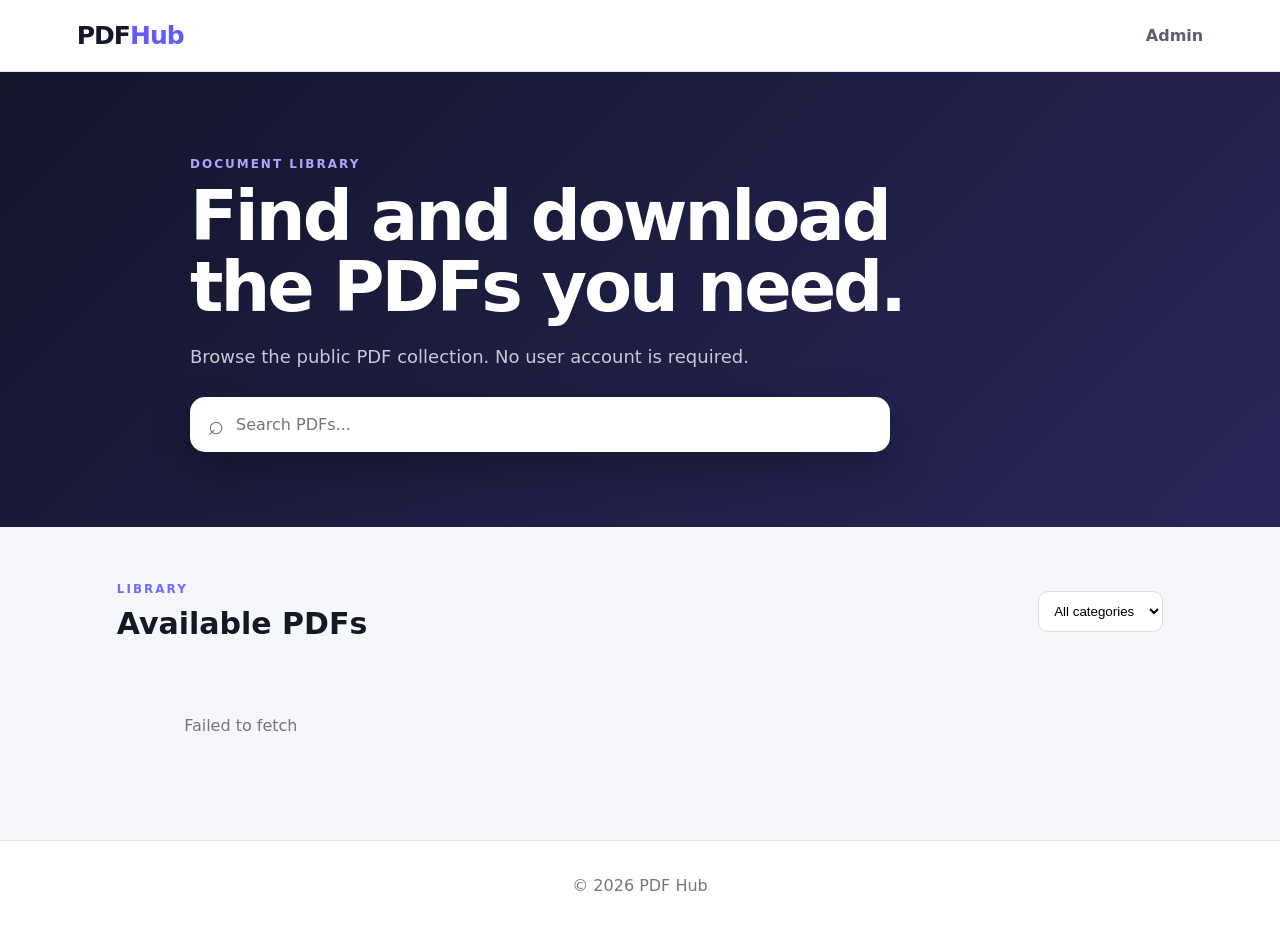
==== index.html @ b99189ca "Add files via upload" ====
<!DOCTYPE html>
<html lang="en">
<head>
  <meta charset="UTF-8">
  <meta name="viewport" content="width=device-width, initial-scale=1.0">
  <title>PDF Hub</title>
  <link rel="stylesheet" href="assets/style.css">
</head>
<body>
  <header class="topbar">
    <a class="brand" href="index.html">PDF<span>Hub</span></a>
    <a class="admin-link" href="admin.html">Admin</a>
  </header>

  <main>
    <section class="hero">
      <div>
        <p class="eyebrow">DOCUMENT LIBRARY</p>
        <h1>Find and download<br>the PDFs you need.</h1>
        <p class="hero-copy">Browse the public PDF collection. No user account is required.</p>
        <div class="search">
          <span>⌕</span>
          <input id="searchInput" type="search" placeholder="Search PDFs...">
        </div>
      </div>
    </section>

    <section class="section">
      <div class="section-head">
        <div>
          <p class="eyebrow">LIBRARY</p>
          <h2>Available PDFs</h2>
        </div>
        <select id="categoryFilter">
          <option value="">All categories</option>
        </select>
      </div>
      <div id="pdfGrid" class="grid"></div>
      <div id="emptyState" class="empty hidden">No PDFs found.</div>
    </section>
  </main>

  <footer>© 2026 PDF Hub</footer>
  <script src="assets/config.js"></script>
  <script src="assets/app.js"></script>
</body>
</html>
---- assets/style.css ----
*{box-sizing:border-box}body{margin:0;font-family:Inter,system-ui,-apple-system,BlinkMacSystemFont,"Segoe UI",sans-serif;background:#f6f7fb;color:#151827}a{text-decoration:none;color:inherit}.topbar{height:72px;background:#fff;border-bottom:1px solid #e8e9ef;display:flex;align-items:center;justify-content:space-between;padding:0 6%;position:sticky;top:0;z-index:10}.brand{font-size:25px;font-weight:800;letter-spacing:-1px}.brand span{color:#635bff}.admin-link{font-weight:650;color:#5c5f70}.hero{padding:85px 6% 75px;background:linear-gradient(135deg,#11162b,#29265a);color:#fff}.hero>div{max-width:900px;margin:auto}.eyebrow{font-size:12px;font-weight:800;letter-spacing:2px;color:#716cff;margin:0 0 10px}.hero .eyebrow{color:#aaa7ff}.hero h1{font-size:clamp(38px,6vw,70px);line-height:1.02;letter-spacing:-3px;margin:0 0 22px}.hero-copy{font-size:18px;color:#c7c9d5;max-width:650px}.search{margin-top:30px;background:#fff;border-radius:15px;display:flex;align-items:center;padding:0 18px;max-width:700px;box-shadow:0 15px 40px #0004}.search span{font-size:27px;color:#777}.search input{border:0;outline:0;width:100%;padding:18px 12px;font-size:16px}.section{max-width:1200px;margin:0 auto;padding:55px 6%}.section-head{display:flex;align-items:center;justify-content:space-between;gap:20px;margin-bottom:25px}.section h1,.section h2{margin:0}.section h2{font-size:30px}.section select{border:1px solid #ddd;border-radius:10px;padding:11px;background:#fff}.grid{display:grid;grid-template-columns:repeat(auto-fill,minmax(245px,1fr));gap:18px}.card,.panel,.stat{background:#fff;border:1px solid #e6e7ee;border-radius:17px;box-shadow:0 8px 25px #1b20400a}.card{padding:20px;display:flex;flex-direction:column;min-height:220px}.pdf-icon{height:58px;width:58px;border-radius:14px;background:#eeedff;color:#635bff;display:grid;place-items:center;font-weight:900;margin-bottom:18px}.card h3{margin:0 0 8px;font-size:18px}.card p{color:#707382;font-size:14px;line-height:1.5;margin:0 0 14px}.tag{font-size:12px;color:#635bff;font-weight:700}.card-actions{margin-top:auto;display:flex;gap:8px}.btn{border:1px solid #ddd;background:#fff;border-radius:10px;padding:11px 15px;font-weight:700;cursor:pointer}.btn.primary{background:#635bff;color:#fff;border-color:#635bff}.btn.danger{color:#c62b3d}.empty{text-align:center;padding:50px;color:#777}.hidden{display:none!important}footer{text-align:center;padding:35px;color:#777;border-top:1px solid #e8e9ef;background:#fff}.admin-main{max-width:1050px;margin:auto;padding:55px 6%}.auth-panel{max-width:500px;margin:30px auto;padding:30px}.panel{padding:25px;margin-bottom:25px}.panel h2{margin-top:0}form{display:grid;gap:15px}label{font-weight:700;font-size:14px;display:grid;gap:7px}input,textarea{font:inherit;border:1px solid #dfe1e8;border-radius:10px;padding:12px;outline:none}textarea{min-height:100px;resize:vertical}.form-grid{grid-template-columns:1fr 1fr}.wide{grid-column:1/-1}.stats{display:grid;grid-template-columns:repeat(2,1fr);gap:15px;margin-bottom:25px}.stat{padding:22px}.stat strong{font-size:30px;display:block}.stat span{color:#777}.admin-item{display:flex;align-items:center;justify-content:space-between;gap:15px;padding:15px 0;border-bottom:1px solid #eee}.admin-item:last-child{border-bottom:0}.admin-item h3{margin:0 0 4px}.admin-item p{margin:0;color:#777;font-size:13px}.admin-actions{display:flex;gap:8px;flex-wrap:wrap}.message{min-height:20px;color:#555}.message.error{color:#c62b3d}.message.success{color:#16824b}@media(max-width:650px){.topbar{padding:0 5%}.hero{padding:60px 5%}.hero h1{letter-spacing:-2px}.section,.admin-main{padding-left:5%;padding-right:5%}.section-head{align-items:flex-start;flex-direction:column}.form-grid{grid-template-columns:1fr}.wide{grid-column:auto}.stats{grid-template-columns:1fr}.admin-item{align-items:flex-start;flex-direction:column;width:100%}}
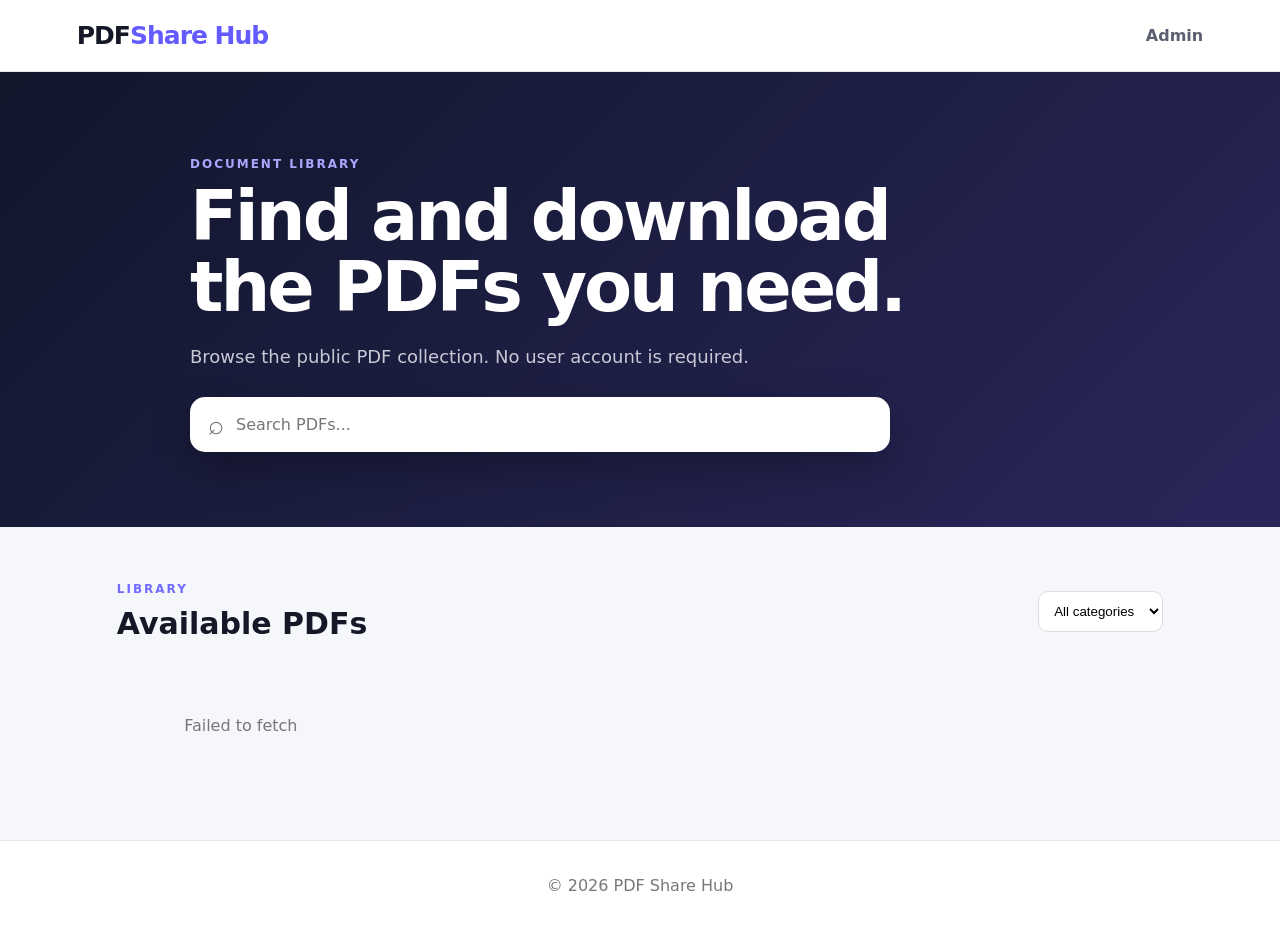
==== commit 00a03fc6: "Add files via upload" ====
--- a/index.html
+++ b/index.html
@@ -3,12 +3,18 @@
 <head>
   <meta charset="UTF-8">
   <meta name="viewport" content="width=device-width, initial-scale=1.0">
-  <title>PDF Hub</title>
+  <title>PDF Share Hub</title>
+
   <link rel="stylesheet" href="assets/style.css">
+
+  <link rel="manifest" href="manifest.json">
+  <meta name="theme-color" content="#635bff">
+  <meta name="mobile-web-app-capable" content="yes">
+  <meta name="apple-mobile-web-app-capable" content="yes">
 </head>
 <body>
   <header class="topbar">
-    <a class="brand" href="index.html">PDF<span>Hub</span></a>
+    <a class="brand" href="index.html">PDF<span>Share Hub</span></a>
     <a class="admin-link" href="admin.html">Admin</a>
   </header>
 
@@ -40,8 +46,17 @@
     </section>
   </main>
 
-  <footer>© 2026 PDF Hub</footer>
+  <footer>© 2026 PDF Share Hub</footer>
   <script src="assets/config.js"></script>
   <script src="assets/app.js"></script>
+  <script>
+if ("serviceWorker" in navigator) {
+  window.addEventListener("load", () => {
+    navigator.serviceWorker.register("./sw.js")
+      .then(() => console.log("PDF Share Hub PWA ready"))
+      .catch(error => console.error("PWA error:", error));
+  });
+}
+</script>
 </body>
 </html>
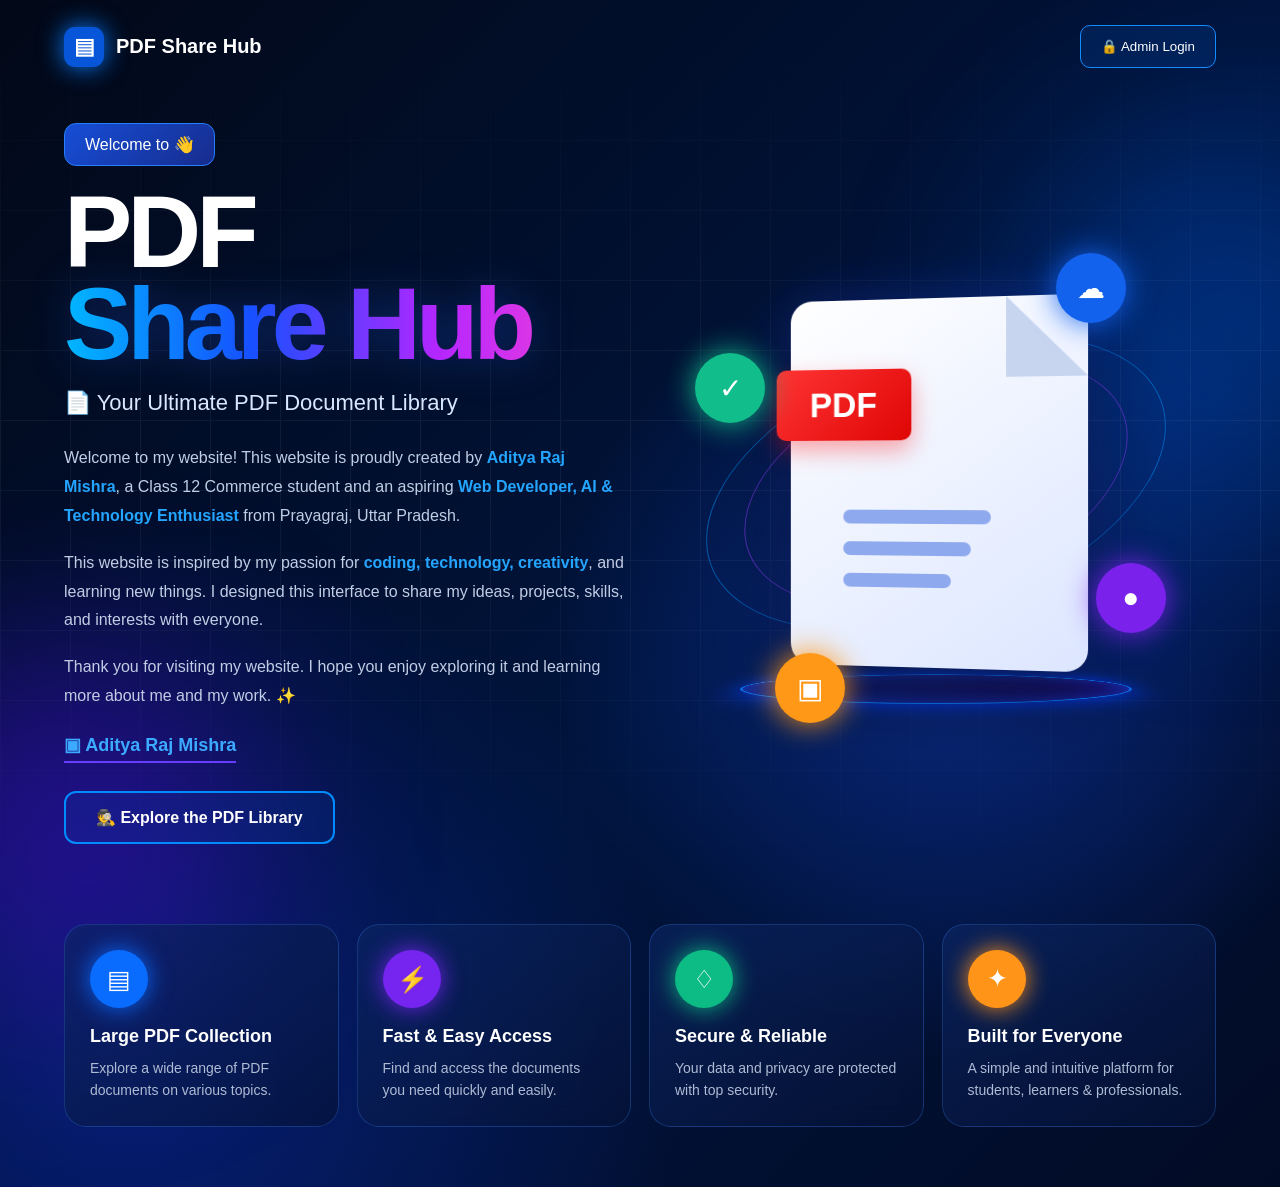
==== commit 08e7e1cf: "Add files via upload" ====
--- a/index.html
+++ b/index.html
@@ -1,62 +1,1002 @@
-<!DOCTYPE html>
-<html lang="en">
-<head>
-  <meta charset="UTF-8">
-  <meta name="viewport" content="width=device-width, initial-scale=1.0">
-  <title>PDF Share Hub</title>
-
-  <link rel="stylesheet" href="assets/style.css">
-
-  <link rel="manifest" href="manifest.json">
-  <meta name="theme-color" content="#635bff">
-  <meta name="mobile-web-app-capable" content="yes">
-  <meta name="apple-mobile-web-app-capable" content="yes">
-</head>
-<body>
-  <header class="topbar">
-    <a class="brand" href="index.html">PDF<span>Share Hub</span></a>
-    <a class="admin-link" href="admin.html">Admin</a>
-  </header>
-
-  <main>
-    <section class="hero">
-      <div>
-        <p class="eyebrow">DOCUMENT LIBRARY</p>
-        <h1>Find and download<br>the PDFs you need.</h1>
-        <p class="hero-copy">Browse the public PDF collection. No user account is required.</p>
-        <div class="search">
-          <span>⌕</span>
-          <input id="searchInput" type="search" placeholder="Search PDFs...">
-        </div>
-      </div>
-    </section>
-
-    <section class="section">
-      <div class="section-head">
-        <div>
-          <p class="eyebrow">LIBRARY</p>
-          <h2>Available PDFs</h2>
-        </div>
-        <select id="categoryFilter">
-          <option value="">All categories</option>
-        </select>
-      </div>
-      <div id="pdfGrid" class="grid"></div>
-      <div id="emptyState" class="empty hidden">No PDFs found.</div>
-    </section>
-  </main>
-
-  <footer>© 2026 PDF Share Hub</footer>
-  <script src="assets/config.js"></script>
-  <script src="assets/app.js"></script>
-  <script>
-if ("serviceWorker" in navigator) {
-  window.addEventListener("load", () => {
-    navigator.serviceWorker.register("./sw.js")
-      .then(() => console.log("PDF Share Hub PWA ready"))
-      .catch(error => console.error("PWA error:", error));
-  });
-}
-</script>
-</body>
+<!DOCTYPE html>
+<html lang="en">
+<head>
+<meta charset="UTF-8">
+<meta name="viewport" content="width=device-width, initial-scale=1.0">
+
+<title>PDF Share Hub</title>
+
+<style>
+
+*{
+    margin:0;
+    padding:0;
+    box-sizing:border-box;
+}
+
+html{
+    scroll-behavior:smooth;
+}
+
+body{
+    font-family:Arial,Helvetica,sans-serif;
+    min-height:100vh;
+    color:white;
+    overflow-x:hidden;
+
+    background:
+        radial-gradient(circle at 75% 55%,#08277d 0%,transparent 35%),
+        radial-gradient(circle at 10% 90%,#071d72 0%,transparent 35%),
+        linear-gradient(135deg,#020817,#00143c 55%,#020b25);
+}
+
+
+/* BACKGROUND */
+
+a{
+    color:white;
+    text-decoration:none;
+}
+
+.bg-glow{
+    position:fixed;
+    border-radius:50%;
+    filter:blur(100px);
+    opacity:.35;
+    pointer-events:none;
+}
+
+.glow1{
+    width:400px;
+    height:400px;
+    background:#0066ff;
+    top:15%;
+    right:-150px;
+}
+
+.glow2{
+    width:350px;
+    height:350px;
+    background:#6200ff;
+    bottom:-100px;
+    left:-100px;
+}
+
+.grid{
+    position:fixed;
+    inset:0;
+    opacity:.06;
+    pointer-events:none;
+
+    background-image:
+        linear-gradient(#fff 1px,transparent 1px),
+        linear-gradient(90deg,#fff 1px,transparent 1px);
+
+    background-size:70px 70px;
+
+    mask-image:linear-gradient(
+        to bottom,
+        transparent,
+        black,
+        transparent
+    );
+}
+
+
+/* HEADER */
+
+.header{
+    width:90%;
+    max-width:1400px;
+    margin:auto;
+
+    padding:25px 0;
+
+    display:flex;
+    justify-content:space-between;
+    align-items:center;
+
+    position:relative;
+    z-index:10;
+}
+
+.logo{
+    display:flex;
+    align-items:center;
+    gap:12px;
+
+    font-size:20px;
+    font-weight:bold;
+}
+
+.logo-icon{
+    width:40px;
+    height:40px;
+
+    display:grid;
+    place-items:center;
+
+    border-radius:11px;
+
+    background:#0755d8;
+
+    box-shadow:0 0 25px #087cff;
+
+    font-size:22px;
+}
+
+.admin-btn{
+    padding:13px 20px;
+
+    color:white;
+
+    background:rgba(0,80,190,.2);
+
+    border:1px solid #148cff;
+
+    border-radius:10px;
+
+    cursor:pointer;
+
+    transition:.3s;
+}
+
+.admin-btn:hover{
+    background:#087cff;
+    box-shadow:0 0 25px #087cff;
+}
+
+
+/* MAIN */
+
+.container{
+    width:90%;
+    max-width:1400px;
+
+    margin:auto;
+
+    display:grid;
+
+    grid-template-columns:1fr 1fr;
+
+    gap:30px;
+
+    align-items:center;
+
+    position:relative;
+    z-index:2;
+}
+
+
+/* INTRO */
+
+.intro{
+    padding:30px 0;
+}
+
+.welcome{
+    display:inline-block;
+
+    padding:11px 20px;
+
+    margin-bottom:20px;
+
+    border-radius:12px;
+
+    background:linear-gradient(
+        135deg,
+        #164ed7,
+        #172c8d
+    );
+
+    border:1px solid #267fff;
+}
+
+h1{
+    font-size:clamp(55px,8vw,105px);
+
+    line-height:.9;
+
+    letter-spacing:-5px;
+
+    margin-bottom:20px;
+}
+
+h1 span{
+    display:block;
+
+    background:linear-gradient(
+        90deg,
+        #00b7ff,
+        #1750ff,
+        #b426ff,
+        #ff45cf
+    );
+
+    -webkit-background-clip:text;
+    background-clip:text;
+
+    color:transparent;
+
+    filter:drop-shadow(
+        0 0 20px rgba(40,100,255,.3)
+    );
+}
+
+.subtitle{
+    font-size:22px;
+
+    color:#dbe7ff;
+
+    margin-bottom:28px;
+}
+
+.description{
+    max-width:650px;
+
+    color:#c2cde5;
+
+    font-size:16px;
+
+    line-height:1.8;
+}
+
+.description p{
+    margin-bottom:18px;
+}
+
+.description strong{
+    color:#24a5ff;
+}
+
+.profile-link{
+    display:inline-block;
+
+    margin-top:5px;
+
+    color:#3baaff;
+
+    font-size:18px;
+    font-weight:bold;
+
+    text-decoration:none;
+
+    border-bottom:2px solid #673cff;
+
+    padding-bottom:5px;
+}
+
+.login-btn{
+    display:block;
+
+    margin-top:28px;
+
+    padding:15px 30px;
+
+    color:white;
+
+    background:rgba(0,80,190,.15);
+
+    border:2px solid #008cff;
+
+    border-radius:12px;
+
+    font-size:16px;
+    font-weight:bold;
+
+    cursor:pointer;
+
+    transition:.3s;
+}
+
+.login-btn:hover{
+    background:#087cff;
+
+    box-shadow:0 0 30px #087cff;
+
+    transform:translateY(-3px);
+}
+
+
+/* ILLUSTRATION */
+
+.illustration{
+    height:600px;
+
+    position:relative;
+
+    display:grid;
+    place-items:center;
+}
+
+.orbit{
+    position:absolute;
+
+    border-radius:50%;
+
+    border:1px solid rgba(0,150,255,.5);
+
+    transform:rotate(-20deg);
+}
+
+.orbit1{
+    width:480px;
+    height:260px;
+}
+
+.orbit2{
+    width:400px;
+    height:220px;
+
+    border-color:rgba(150,60,255,.5);
+}
+
+.orbit3{
+    width:300px;
+    height:170px;
+
+    border-color:rgba(0,220,255,.3);
+}
+
+
+/* PDF */
+
+.pdf-document{
+    width:300px;
+    height:370px;
+
+    position:relative;
+
+    background:linear-gradient(
+        145deg,
+        #fff,
+        #dce6ff
+    );
+
+    border-radius:22px;
+
+    box-shadow:
+        0 25px 70px rgba(0,0,0,.5),
+        0 0 50px rgba(50,80,255,.3);
+
+    transform:perspective(900px) rotateY(-8deg);
+
+    z-index:3;
+}
+
+.pdf-fold{
+    position:absolute;
+
+    right:0;
+    top:0;
+
+    width:80px;
+    height:80px;
+
+    background:#c8d5ef;
+
+    clip-path:polygon(
+        0 0,
+        100% 100%,
+        0 100%
+    );
+}
+
+.pdf-label{
+    position:absolute;
+
+    top:70px;
+    left:-15px;
+
+    padding:16px 35px;
+
+    background:linear-gradient(
+        135deg,
+        #ff3434,
+        #df0505
+    );
+
+    color:white;
+
+    font-size:35px;
+    font-weight:900;
+
+    border-radius:10px;
+
+    box-shadow:0 10px 25px rgba(255,0,0,.35);
+}
+
+.pdf-lines{
+    position:absolute;
+
+    left:55px;
+    bottom:80px;
+
+    display:flex;
+    flex-direction:column;
+
+    gap:18px;
+}
+
+.pdf-lines span{
+    width:150px;
+    height:14px;
+
+    background:#8ea9ed;
+
+    border-radius:10px;
+}
+
+.pdf-lines span:nth-child(2){
+    width:130px;
+}
+
+.pdf-lines span:nth-child(3){
+    width:110px;
+}
+
+
+/* PLATFORM */
+
+.platform{
+    position:absolute;
+
+    bottom:60px;
+
+    width:390px;
+    height:70px;
+
+    border-radius:50%;
+
+    background:
+        linear-gradient(
+            90deg,
+            #071d6e,
+            #111a6f,
+            #16075d
+        );
+
+    border:2px solid #087cff;
+
+    box-shadow:
+        0 0 35px #003dff,
+        inset 0 0 30px #1735b9;
+
+    transform:
+        perspective(400px)
+        rotateX(65deg);
+
+    z-index:1;
+}
+
+
+/* FLOATING ICONS */
+
+.floating-icon{
+    width:70px;
+    height:70px;
+
+    position:absolute;
+
+    display:grid;
+    place-items:center;
+
+    border-radius:50%;
+
+    font-size:28px;
+
+    z-index:5;
+
+    animation:float 4s ease-in-out infinite;
+}
+
+.cloud{
+    top:70px;
+    right:90px;
+
+    background:#1262ed;
+
+    box-shadow:0 0 30px #1262ed;
+}
+
+.share{
+    right:50px;
+    bottom:150px;
+
+    background:#7a22ec;
+
+    box-shadow:0 0 30px #7a22ec;
+}
+
+.book{
+    bottom:60px;
+    left:120px;
+
+    background:#ff9717;
+
+    box-shadow:0 0 30px #ff9717;
+}
+
+.check{
+    left:40px;
+    top:170px;
+
+    background:#10bd8b;
+
+    box-shadow:0 0 30px #10bd8b;
+}
+
+@keyframes float{
+
+    0%,100%{
+        transform:translateY(0);
+    }
+
+    50%{
+        transform:translateY(-12px);
+    }
+}
+
+
+/* FEATURES */
+
+.features{
+    grid-column:1/-1;
+
+    display:grid;
+
+    grid-template-columns:
+        repeat(4,1fr);
+
+    gap:18px;
+
+    padding:20px 0 60px;
+}
+
+.feature-card{
+    min-height:180px;
+
+    padding:25px;
+
+    border-radius:22px;
+
+    background:
+        linear-gradient(
+            145deg,
+            rgba(12,38,100,.65),
+            rgba(5,18,54,.65)
+        );
+
+    border:1px solid rgba(65,145,255,.25);
+
+    backdrop-filter:blur(12px);
+
+    transition:.35s;
+}
+
+.feature-card:hover{
+    transform:translateY(-8px);
+
+    border-color:#218cff;
+
+    box-shadow:
+        0 15px 40px rgba(0,90,255,.25);
+}
+
+.feature-icon{
+    width:58px;
+    height:58px;
+
+    display:grid;
+    place-items:center;
+
+    border-radius:50%;
+
+    font-size:25px;
+
+    margin-bottom:18px;
+}
+
+.blue{
+    background:#096cff;
+    box-shadow:0 0 25px #096cff;
+}
+
+.purple{
+    background:#7624ef;
+    box-shadow:0 0 25px #7624ef;
+}
+
+.green{
+    background:#0dbb84;
+    box-shadow:0 0 25px #0dbb84;
+}
+
+.orange{
+    background:#ff9419;
+    box-shadow:0 0 25px #ff9419;
+}
+
+.feature-card h3{
+    font-size:18px;
+
+    margin-bottom:10px;
+}
+
+.feature-card p{
+    color:#aebbd4;
+
+    line-height:1.6;
+
+    font-size:14px;
+}
+
+
+/* MOBILE */
+
+@media(max-width:900px){
+
+    .container{
+        grid-template-columns:1fr;
+    }
+
+    .intro{
+        text-align:center;
+    }
+
+    .description{
+        margin:auto;
+    }
+
+    .login-btn{
+        margin-left:auto;
+        margin-right:auto;
+    }
+
+    .illustration{
+        height:500px;
+    }
+
+    .features{
+        grid-template-columns:repeat(2,1fr);
+    }
+}
+
+
+@media(max-width:600px){
+
+    .header{
+        padding:18px 0;
+    }
+
+    .logo{
+        font-size:15px;
+    }
+
+    .logo-icon{
+        width:32px;
+        height:32px;
+    }
+
+    .admin-btn{
+        padding:10px 12px;
+        font-size:12px;
+    }
+
+    h1{
+        font-size:58px;
+        letter-spacing:-3px;
+    }
+
+    .subtitle{
+        font-size:17px;
+    }
+
+    .description{
+        font-size:14px;
+        line-height:1.7;
+    }
+
+    .illustration{
+        height:400px;
+    }
+
+    .pdf-document{
+        width:210px;
+        height:270px;
+    }
+
+    .pdf-label{
+        font-size:25px;
+        padding:12px 25px;
+    }
+
+    .pdf-lines{
+        left:35px;
+        bottom:50px;
+        gap:10px;
+    }
+
+    .pdf-lines span{
+        width:110px;
+        height:9px;
+    }
+
+    .platform{
+        width:280px;
+    }
+
+    .orbit1{
+        width:350px;
+        height:190px;
+    }
+
+    .orbit2{
+        width:300px;
+        height:160px;
+    }
+
+    .floating-icon{
+        width:50px;
+        height:50px;
+        font-size:20px;
+    }
+
+    .cloud{
+        right:20px;
+        top:30px;
+    }
+
+    .share{
+        right:10px;
+        bottom:100px;
+    }
+
+    .check{
+        left:15px;
+        top:120px;
+    }
+
+    .book{
+        left:50px;
+        bottom:30px;
+    }
+
+    .features{
+        grid-template-columns:1fr;
+    }
+
+}
+
+.admin-link:hover {
+    background: #087cff;
+
+    box-shadow:
+        0 0 15px #087cff,
+        0 0 35px rgba(0, 140, 255, 0.5);
+
+    transform: translateY(-2px);
+}
+
+</style>
+</head>
+
+
+<body>
+
+<div class="bg-glow glow1"></div>
+<div class="bg-glow glow2"></div>
+<div class="grid"></div>
+
+
+<header class="header">
+
+    <div class="logo">
+
+        <div class="logo-icon">
+            ▤
+        </div>
+
+        PDF Share Hub
+
+    </div>
+
+
+    <button class="admin-btn">
+       <a href="admin.html"> 🔒 Admin Login </a>
+    </button>
+
+</header>
+
+
+
+<main class="container">
+
+
+<section class="intro">
+
+    <div class="welcome">
+        Welcome to 👋
+    </div>
+
+
+    <h1>
+        PDF
+        <span>Share Hub</span>
+    </h1>
+
+
+    <p class="subtitle">
+        📄 Your Ultimate PDF Document Library
+    </p>
+
+
+    <div class="description">
+
+        <p>
+            Welcome to my website! This website is proudly created by
+            <strong>Aditya Raj Mishra</strong>, a Class 12 Commerce student
+            and an aspiring
+            <strong>Web Developer, AI & Technology Enthusiast</strong>
+            from Prayagraj, Uttar Pradesh.
+        </p>
+
+        <p>
+            This website is inspired by my passion for
+            <strong>coding, technology, creativity</strong>,
+            and learning new things. I designed this interface to share
+            my ideas, projects, skills, and interests with everyone.
+        </p>
+
+        <p>
+            Thank you for visiting my website. I hope you enjoy exploring
+            it and learning more about me and my work. ✨
+        </p>
+
+    </div>
+
+
+    <a href="#" class="profile-link">
+        ▣ Aditya Raj Mishra
+    </a>
+
+
+    <button class="login-btn" >
+      <a href="library.html" class="admin-link">  🕵️ Explore the PDF Library </a>
+    </button>
+
+</section>
+
+
+
+<section class="illustration">
+
+    <div class="orbit orbit1"></div>
+    <div class="orbit orbit2"></div>
+    <div class="orbit orbit3"></div>
+
+
+    <div class="floating-icon cloud">
+        ☁
+    </div>
+
+    <div class="floating-icon share">
+        ●
+    </div>
+
+    <div class="floating-icon book">
+        ▣
+    </div>
+
+    <div class="floating-icon check">
+        ✓
+    </div>
+
+
+    <div class="pdf-document">
+
+        <div class="pdf-fold"></div>
+
+        <div class="pdf-label">
+            PDF
+        </div>
+
+        <div class="pdf-lines">
+
+            <span></span>
+            <span></span>
+            <span></span>
+
+        </div>
+
+    </div>
+
+
+    <div class="platform"></div>
+
+</section>
+
+
+
+<section class="features">
+
+
+<div class="feature-card">
+
+    <div class="feature-icon blue">
+        ▤
+    </div>
+
+    <h3>
+        Large PDF Collection
+    </h3>
+
+    <p>
+        Explore a wide range of PDF documents on various topics.
+    </p>
+
+</div>
+
+
+
+<div class="feature-card">
+
+    <div class="feature-icon purple">
+        ⚡
+    </div>
+
+    <h3>
+        Fast & Easy Access
+    </h3>
+
+    <p>
+        Find and access the documents you need quickly and easily.
+    </p>
+
+</div>
+
+
+
+<div class="feature-card">
+
+    <div class="feature-icon green">
+        ♢
+    </div>
+
+    <h3>
+        Secure & Reliable
+    </h3>
+
+    <p>
+        Your data and privacy are protected with top security.
+    </p>
+
+</div>
+
+
+
+<div class="feature-card">
+
+    <div class="feature-icon orange">
+        ✦
+    </div>
+
+    <h3>
+        Built for Everyone
+    </h3>
+
+    <p>
+        A simple and intuitive platform for students,
+        learners & professionals.
+    </p>
+
+</div>
+
+
+</section>
+
+</main>
+
+
+</body>
 </html>
